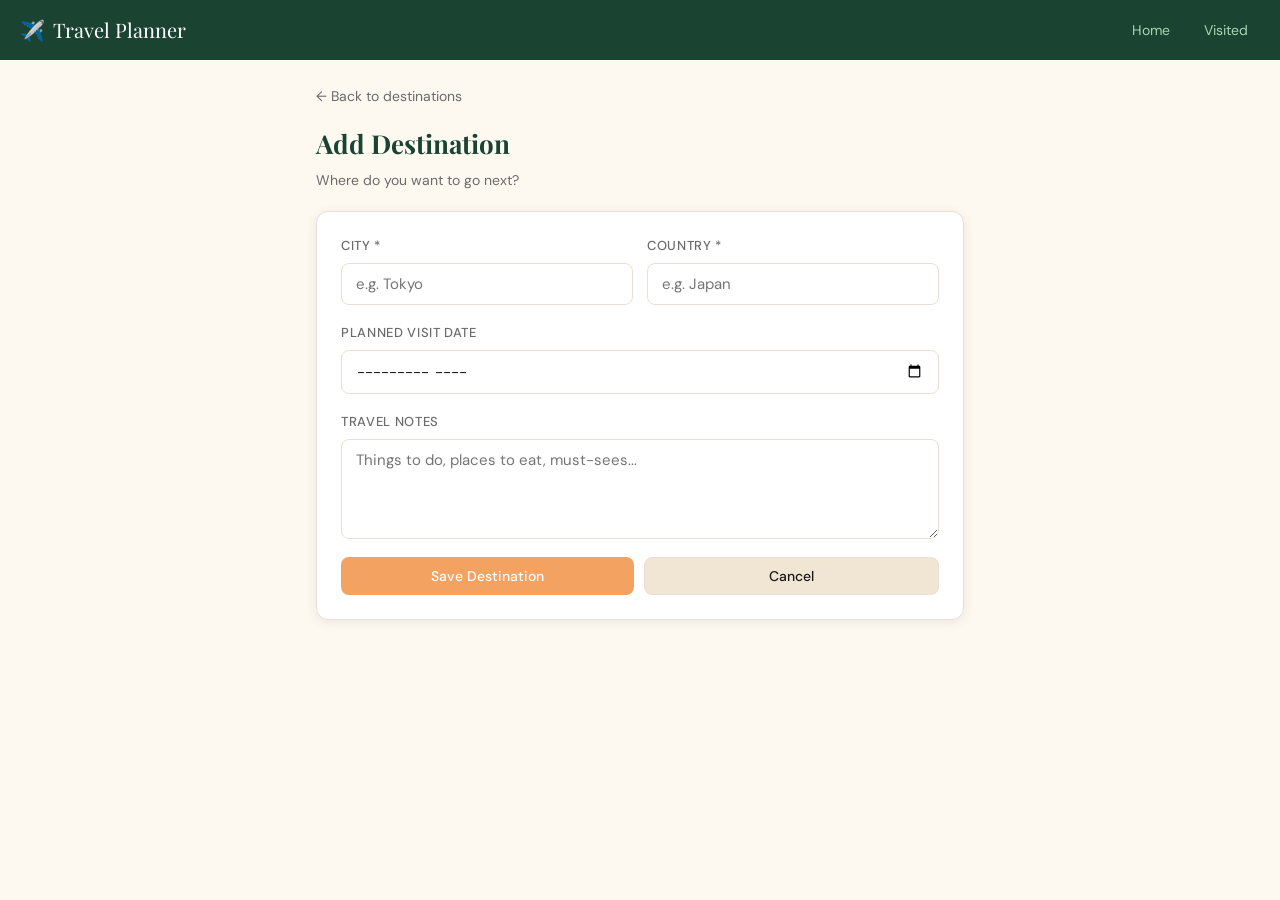
==== add.html @ 192d9b2d "Sat March 28th" ====
<!DOCTYPE html>
<html lang="en">
<head>
  <meta charset="UTF-8" />
  <meta name="viewport" content="width=device-width, initial-scale=1.0" />
  <title>Add Destination — Travel Planner</title>
  <link rel="stylesheet" href="css/styles.css" />
</head>
<body>

  <!-- Navigation -->
  <nav class="navbar">
    <a href="index.html" class="navbar-brand">
      <span>✈️</span> Travel Planner
    </a>
    <div class="navbar-actions">
      <a href="index.html" class="nav-link">Home</a>
      <a href="visited.html" class="nav-link">Visited</a>
    </div>
  </nav>

  <!-- Main Content -->
  <div class="page-container">

    <a href="index.html" class="back-link">← Back to destinations</a>

    <div class="page-header">
      <h1 class="page-title">Add Destination</h1>
      <p class="page-subtitle">Where do you want to go next?</p>
    </div>

    <div class="form-card">

      <!-- Form Message -->
      <div id="form-message" class="form-message"></div>

      <form id="add-form" novalidate>

        <!-- City & Country -->
        <div class="form-row">
          <div class="form-group">
            <label class="form-label" for="city">City *</label>
            <input class="form-input" type="text" id="city" name="city" placeholder="e.g. Tokyo" required />
          </div>
          <div class="form-group">
            <label class="form-label" for="country">Country *</label>
            <input class="form-input" type="text" id="country" name="country" placeholder="e.g. Japan" required />
          </div>
        </div>

        <!-- Planned Date -->
        <div class="form-group">
          <label class="form-label" for="plannedDate">Planned Visit Date</label>
          <input class="form-input" type="month" id="plannedDate" name="plannedDate" />
        </div>

        <!-- Notes -->
        <div class="form-group">
          <label class="form-label" for="notes">Travel Notes</label>
          <textarea class="form-input" id="notes" name="notes" placeholder="Things to do, places to eat, must-sees..."></textarea>
        </div>

        <!-- Actions -->
        <div class="form-actions">
          <button type="submit" class="btn btn-primary">Save Destination</button>
          <button type="button" class="btn btn-secondary" id="cancel-btn">Cancel</button>
        </div>

      </form>
    </div>

  </div>

  <!-- Scripts -->
  <script src="js/storageModule.js"></script>
  <script src="js/destinationModule.js"></script>
  <script>
    DestinationModule.init();
  </script>

</body>
</html>
---- css/styles.css ----
/* styles.css — Travel Planner */

@import url('https://fonts.googleapis.com/css2?family=Playfair+Display:wght@600&family=DM+Sans:wght@400;500&display=swap');

/* ===== CSS Variables ===== */
:root {
  --green-dark: #1b4332;
  --green-mid: #2d6a4f;
  --green-light: #52b788;
  --green-pale: #d8f3dc;
  --orange: #f4a261;
  --orange-dark: #e76f51;
  --sand: #fdf8f0;
  --sand-dark: #f0e6d3;
  --text-primary: #1a1a1a;
  --text-secondary: #6b6b6b;
  --text-light: #a0a0a0;
  --white: #ffffff;
  --border: #e8e0d5;
  --shadow: 0 2px 12px rgba(0,0,0,0.08);
  --radius: 12px;
  --radius-sm: 8px;
}

/* ===== Reset & Base ===== */
*, *::before, *::after { box-sizing: border-box; margin: 0; padding: 0; }

body {
  font-family: 'DM Sans', sans-serif;
  background-color: var(--sand);
  color: var(--text-primary);
  min-height: 100vh;
  font-size: 15px;
  line-height: 1.6;
}

/* ===== Navigation ===== */
.navbar {
  background: var(--green-dark);
  padding: 0 20px;
  height: 60px;
  display: flex;
  align-items: center;
  justify-content: space-between;
  position: sticky;
  top: 0;
  z-index: 100;
}

.navbar-brand {
  font-family: 'Playfair Display', serif;
  color: var(--white);
  font-size: 20px;
  text-decoration: none;
  display: flex;
  align-items: center;
  gap: 8px;
}

.navbar-brand span { font-size: 20px; }

.navbar-actions { display: flex; align-items: center; gap: 10px; }

.nav-link {
  color: #a8d5b5;
  text-decoration: none;
  font-size: 14px;
  padding: 6px 12px;
  border-radius: var(--radius-sm);
  transition: all 0.2s;
}

.nav-link:hover { color: var(--white); background: rgba(255,255,255,0.1); }
.nav-link.active { color: var(--white); }

/* ===== Buttons ===== */
.btn {
  display: inline-flex;
  align-items: center;
  gap: 6px;
  padding: 9px 18px;
  border-radius: var(--radius-sm);
  font-family: 'DM Sans', sans-serif;
  font-size: 14px;
  font-weight: 500;
  cursor: pointer;
  border: none;
  transition: all 0.2s;
  text-decoration: none;
}

.btn-primary {
  background: var(--orange);
  color: var(--white);
}
.btn-primary:hover { background: var(--orange-dark); transform: translateY(-1px); }

.btn-secondary {
  background: var(--sand-dark);
  color: var(--text-primary);
  border: 1px solid var(--border);
}
.btn-secondary:hover { background: var(--border); }

.btn-danger {
  background: #fee2e2;
  color: #dc2626;
  border: 1px solid #fca5a5;
}
.btn-danger:hover { background: #fca5a5; }

.btn-sm { padding: 6px 12px; font-size: 13px; }

/* ===== Page Layout ===== */
.page-container {
  max-width: 680px;
  margin: 0 auto;
  padding: 24px 16px;
}

.page-header {
  margin-bottom: 20px;
}

.page-title {
  font-family: 'Playfair Display', serif;
  font-size: 26px;
  color: var(--green-dark);
  margin-bottom: 4px;
}

.page-subtitle {
  color: var(--text-secondary);
  font-size: 14px;
}

/* ===== Search Bar ===== */
.search-bar {
  position: relative;
  margin-bottom: 16px;
}

.search-bar input {
  width: 100%;
  padding: 10px 16px 10px 40px;
  border: 1px solid var(--border);
  border-radius: var(--radius);
  background: var(--white);
  font-family: 'DM Sans', sans-serif;
  font-size: 14px;
  color: var(--text-primary);
  outline: none;
  transition: border-color 0.2s;
}

.search-bar input:focus { border-color: var(--green-light); }

.search-icon {
  position: absolute;
  left: 14px;
  top: 50%;
  transform: translateY(-50%);
  color: var(--text-light);
  font-size: 16px;
}

/* ===== Filter Tabs ===== */
.tab-bar {
  display: flex;
  gap: 4px;
  background: var(--white);
  border: 1px solid var(--border);
  border-radius: var(--radius);
  padding: 4px;
  margin-bottom: 16px;
}

.tab-btn {
  flex: 1;
  padding: 8px;
  border: none;
  background: transparent;
  border-radius: var(--radius-sm);
  font-family: 'DM Sans', sans-serif;
  font-size: 13px;
  font-weight: 500;
  color: var(--text-secondary);
  cursor: pointer;
  transition: all 0.2s;
}

.tab-btn.active {
  background: var(--green-mid);
  color: var(--white);
}

.tab-btn:hover:not(.active) { background: var(--sand-dark); }

/* ===== Destination Cards ===== */
.destinations-list { display: flex; flex-direction: column; gap: 10px; }

.dest-card {
  background: var(--white);
  border: 1px solid var(--border);
  border-radius: var(--radius);
  padding: 14px 16px;
  display: flex;
  align-items: center;
  gap: 14px;
  cursor: pointer;
  transition: all 0.2s;
  box-shadow: var(--shadow);
}

.dest-card:hover {
  border-color: var(--green-light);
  transform: translateY(-2px);
  box-shadow: 0 6px 20px rgba(0,0,0,0.1);
}

.dest-icon {
  width: 46px;
  height: 46px;
  border-radius: 10px;
  background: var(--green-pale);
  display: flex;
  align-items: center;
  justify-content: center;
  font-size: 22px;
  flex-shrink: 0;
}

.dest-info { flex: 1; min-width: 0; }

.dest-name {
  font-weight: 500;
  font-size: 15px;
  color: var(--text-primary);
  white-space: nowrap;
  overflow: hidden;
  text-overflow: ellipsis;
}

.dest-country {
  font-size: 13px;
  color: var(--text-secondary);
  margin-top: 2px;
}

.dest-actions {
  display: flex;
  align-items: center;
  gap: 8px;
  flex-shrink: 0;
}

.arrow { color: var(--text-light); font-size: 20px; }

/* ===== Badges ===== */
.badge {
  font-size: 11px;
  font-weight: 500;
  padding: 3px 10px;
  border-radius: 99px;
  white-space: nowrap;
}

.badge-planned { background: var(--green-pale); color: var(--green-mid); }
.badge-visited { background: #fff3e0; color: #e65100; }

/* ===== Delete button on cards ===== */
.delete-btn {
  background: none;
  border: none;
  color: var(--text-light);
  cursor: pointer;
  font-size: 13px;
  padding: 4px 6px;
  border-radius: 6px;
  transition: all 0.2s;
  line-height: 1;
}
.delete-btn:hover { background: #fee2e2; color: #dc2626; }

/* ===== Empty State ===== */
.empty-state {
  display: flex;
  flex-direction: column;
  align-items: center;
  justify-content: center;
  padding: 60px 20px;
  text-align: center;
  gap: 12px;
}

.empty-state .empty-emoji { font-size: 48px; }
.empty-state h3 { font-family: 'Playfair Display', serif; color: var(--green-dark); }
.empty-state p { color: var(--text-secondary); font-size: 14px; max-width: 260px; }

/* ===== Forms ===== */
.form-card {
  background: var(--white);
  border: 1px solid var(--border);
  border-radius: var(--radius);
  padding: 24px;
  box-shadow: var(--shadow);
}

.form-group { display: flex; flex-direction: column; gap: 6px; margin-bottom: 18px; }

.form-label {
  font-size: 13px;
  font-weight: 500;
  color: var(--text-secondary);
  text-transform: uppercase;
  letter-spacing: 0.05em;
}

.form-input {
  border: 1px solid var(--border);
  border-radius: var(--radius-sm);
  padding: 10px 14px;
  font-family: 'DM Sans', sans-serif;
  font-size: 15px;
  color: var(--text-primary);
  background: var(--white);
  outline: none;
  transition: border-color 0.2s;
  width: 100%;
}

.form-input:focus { border-color: var(--green-mid); }

textarea.form-input { resize: vertical; min-height: 100px; }

.form-row { display: grid; grid-template-columns: 1fr 1fr; gap: 14px; }

.form-actions { display: flex; gap: 10px; margin-top: 8px; }
.form-actions .btn { flex: 1; justify-content: center; }

.form-message {
  display: none;
  padding: 10px 14px;
  border-radius: var(--radius-sm);
  font-size: 14px;
  margin-bottom: 16px;
}
.form-message.success { background: var(--green-pale); color: var(--green-mid); }
.form-message.error { background: #fee2e2; color: #dc2626; }

/* ===== Details Page ===== */
.detail-hero {
  background: var(--green-dark);
  border-radius: var(--radius);
  padding: 24px;
  margin-bottom: 16px;
  display: flex;
  align-items: center;
  gap: 16px;
}

.detail-hero-emoji {
  font-size: 48px;
  background: rgba(255,255,255,0.1);
  width: 72px;
  height: 72px;
  border-radius: var(--radius);
  display: flex;
  align-items: center;
  justify-content: center;
  flex-shrink: 0;
}

.detail-hero-info { flex: 1; }
.detail-city {
  font-family: 'Playfair Display', serif;
  font-size: 28px;
  color: var(--white);
}
.detail-country { color: #a8d5b5; font-size: 15px; }

.detail-section {
  background: var(--white);
  border: 1px solid var(--border);
  border-radius: var(--radius);
  padding: 18px;
  margin-bottom: 12px;
}

.detail-section-label {
  font-size: 11px;
  text-transform: uppercase;
  letter-spacing: 0.07em;
  color: var(--text-light);
  font-weight: 500;
  margin-bottom: 6px;
}

.detail-section-value {
  font-size: 15px;
  color: var(--text-primary);
}

/* ===== Weather Box ===== */
.weather-box {
  background: var(--white);
  border: 1px solid var(--border);
  border-radius: var(--radius);
  padding: 18px;
  margin-bottom: 12px;
}

.weather-content, .weather-placeholder {
  display: flex;
  align-items: center;
  gap: 16px;
}

.weather-emoji { font-size: 36px; }
.weather-temp { font-size: 26px; font-weight: 500; color: var(--green-dark); }
.weather-desc { font-size: 13px; color: var(--text-secondary); margin-top: 2px; }

.weather-details {
  display: flex;
  gap: 14px;
  margin-top: 10px;
  padding-top: 10px;
  border-top: 1px solid var(--border);
  font-size: 13px;
  color: var(--text-secondary);
}

.weather-loading, .weather-error {
  font-size: 14px;
  color: var(--text-secondary);
  padding: 8px 0;
}

/* ===== Detail Actions ===== */
.detail-actions {
  display: flex;
  gap: 10px;
  margin-top: 8px;
}
.detail-actions .btn { flex: 1; justify-content: center; }

/* ===== Visited Page ===== */
.visited-header {
  display: flex;
  align-items: center;
  justify-content: space-between;
  margin-bottom: 20px;
}

.visited-count {
  font-size: 13px;
  color: var(--text-secondary);
  background: var(--white);
  border: 1px solid var(--border);
  border-radius: 99px;
  padding: 4px 14px;
}

/* ===== Back button ===== */
.back-link {
  display: inline-flex;
  align-items: center;
  gap: 6px;
  color: var(--text-secondary);
  font-size: 14px;
  text-decoration: none;
  margin-bottom: 16px;
  transition: color 0.2s;
}
.back-link:hover { color: var(--green-mid); }

/* ===== Responsive ===== */
@media (max-width: 480px) {
  .form-row { grid-template-columns: 1fr; }
  .detail-hero { flex-direction: column; text-align: center; }
  .page-title { font-size: 22px; }
}
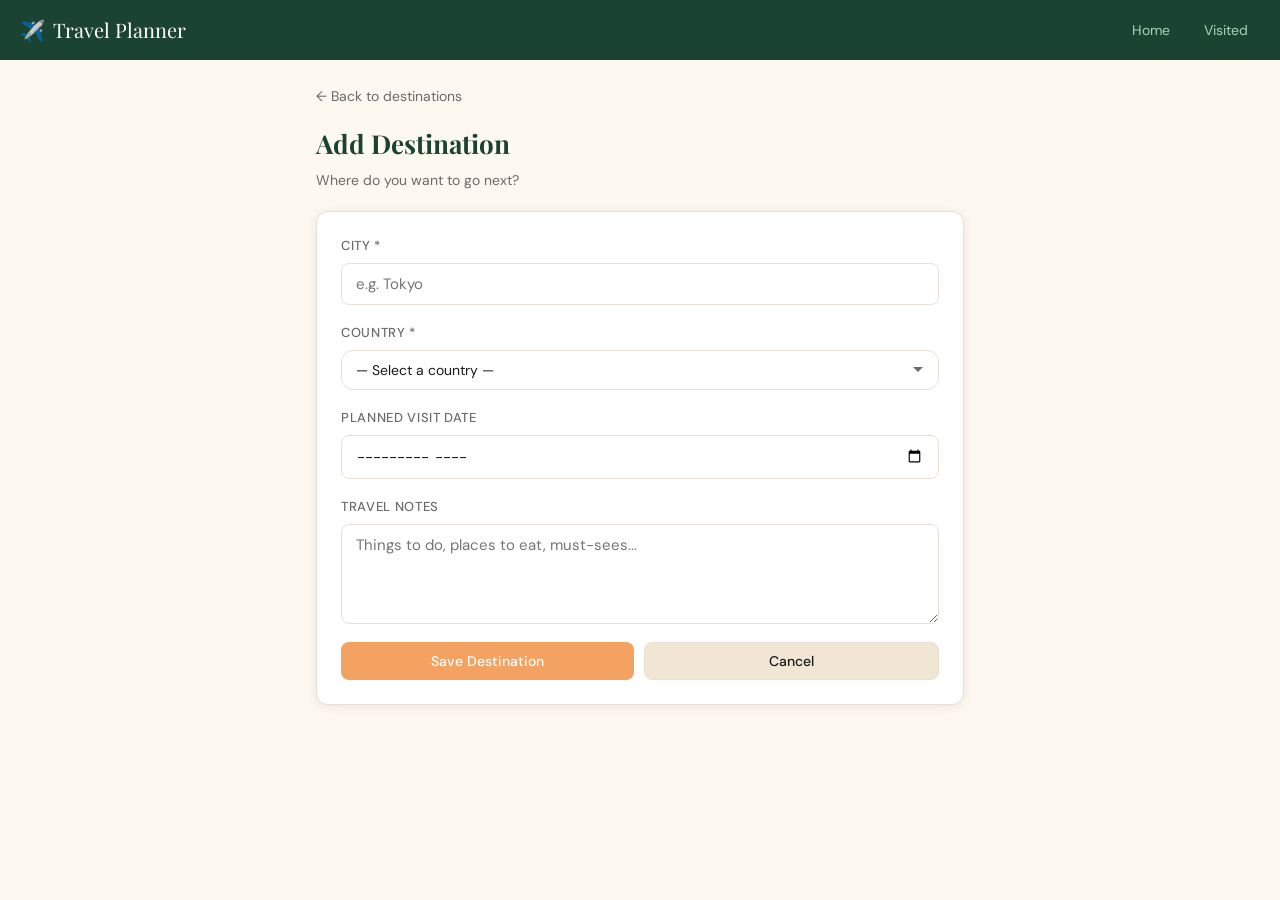
==== commit 9222b697: ""Add country filter dropdown and search functionality"" ====
--- a/add.html
+++ b/add.html
@@ -7,8 +7,7 @@
   <link rel="stylesheet" href="css/styles.css" />
 </head>
 <body>
-
-  <!-- Navigation -->
+ 
   <nav class="navbar">
     <a href="index.html" class="navbar-brand">
       <span>✈️</span> Travel Planner
@@ -18,65 +17,67 @@
       <a href="visited.html" class="nav-link">Visited</a>
     </div>
   </nav>
-
-  <!-- Main Content -->
+ 
   <div class="page-container">
-
+ 
     <a href="index.html" class="back-link">← Back to destinations</a>
-
+ 
     <div class="page-header">
       <h1 class="page-title">Add Destination</h1>
       <p class="page-subtitle">Where do you want to go next?</p>
     </div>
-
+ 
     <div class="form-card">
-
-      <!-- Form Message -->
+ 
       <div id="form-message" class="form-message"></div>
-
+ 
       <form id="add-form" novalidate>
-
-        <!-- City & Country -->
-        <div class="form-row">
-          <div class="form-group">
-            <label class="form-label" for="city">City *</label>
-            <input class="form-input" type="text" id="city" name="city" placeholder="e.g. Tokyo" required />
-          </div>
-          <div class="form-group">
-            <label class="form-label" for="country">Country *</label>
-            <input class="form-input" type="text" id="country" name="country" placeholder="e.g. Japan" required />
-          </div>
+ 
+        <!-- City -->
+        <div class="form-group">
+          <label class="form-label" for="city">City *</label>
+          <input class="form-input" type="text" id="city" name="city"
+                 placeholder="e.g. Tokyo" required />
         </div>
-
+ 
+        <!-- Country Dropdown -->
+        <div class="form-group">
+          <label class="form-label" for="country">Country *</label>
+          <select class="form-input country-select" id="country" name="country" required>
+            <option value="">— Select a country —</option>
+          </select>
+        </div>
+ 
         <!-- Planned Date -->
         <div class="form-group">
           <label class="form-label" for="plannedDate">Planned Visit Date</label>
           <input class="form-input" type="month" id="plannedDate" name="plannedDate" />
         </div>
-
+ 
         <!-- Notes -->
         <div class="form-group">
           <label class="form-label" for="notes">Travel Notes</label>
-          <textarea class="form-input" id="notes" name="notes" placeholder="Things to do, places to eat, must-sees..."></textarea>
+          <textarea class="form-input" id="notes" name="notes"
+                    placeholder="Things to do, places to eat, must-sees..."></textarea>
         </div>
-
-        <!-- Actions -->
+ 
         <div class="form-actions">
           <button type="submit" class="btn btn-primary">Save Destination</button>
           <button type="button" class="btn btn-secondary" id="cancel-btn">Cancel</button>
         </div>
-
+ 
       </form>
     </div>
-
+ 
   </div>
-
-  <!-- Scripts -->
+ 
+  <!-- storageModule must load first, then displayModule, then destinationModule -->
   <script src="js/storageModule.js"></script>
+  <script src="js/displayModule.js"></script>
   <script src="js/destinationModule.js"></script>
   <script>
     DestinationModule.init();
   </script>
-
+ 
 </body>
 </html>
--- a/css/styles.css
+++ b/css/styles.css
@@ -1,7 +1,5 @@
-/* styles.css — Travel Planner */
-
 @import url('https://fonts.googleapis.com/css2?family=Playfair+Display:wght@600&family=DM+Sans:wght@400;500&display=swap');
-
+ 
 /* ===== CSS Variables ===== */
 :root {
   --green-dark: #1b4332;
@@ -20,11 +18,15 @@
   --shadow: 0 2px 12px rgba(0,0,0,0.08);
   --radius: 12px;
   --radius-sm: 8px;
-}
-
+ 
+  /* Animation durations as variables for consistency */
+  --transition-fast: 0.2s ease;
+  --transition-med: 0.3s ease;
+}
+ 
 /* ===== Reset & Base ===== */
 *, *::before, *::after { box-sizing: border-box; margin: 0; padding: 0; }
-
+ 
 body {
   font-family: 'DM Sans', sans-serif;
   background-color: var(--sand);
@@ -32,8 +34,17 @@
   min-height: 100vh;
   font-size: 15px;
   line-height: 1.6;
-}
-
+ 
+  /* CSS Animation: fade in the whole page on load */
+  animation: pageFadeIn 0.4s ease forwards;
+}
+ 
+/* Page load animation */
+@keyframes pageFadeIn {
+  from { opacity: 0; transform: translateY(8px); }
+  to   { opacity: 1; transform: translateY(0); }
+}
+ 
 /* ===== Navigation ===== */
 .navbar {
   background: var(--green-dark);
@@ -46,7 +57,7 @@
   top: 0;
   z-index: 100;
 }
-
+ 
 .navbar-brand {
   font-family: 'Playfair Display', serif;
   color: var(--white);
@@ -55,24 +66,27 @@
   display: flex;
   align-items: center;
   gap: 8px;
-}
-
+  /* CSS Transition: smooth hover effect */
+  transition: opacity var(--transition-fast);
+}
+ 
+.navbar-brand:hover { opacity: 0.85; }
 .navbar-brand span { font-size: 20px; }
-
 .navbar-actions { display: flex; align-items: center; gap: 10px; }
-
+ 
 .nav-link {
   color: #a8d5b5;
   text-decoration: none;
   font-size: 14px;
   padding: 6px 12px;
   border-radius: var(--radius-sm);
-  transition: all 0.2s;
-}
-
+  /* CSS Transition on multiple properties */
+  transition: color var(--transition-fast), background var(--transition-fast);
+}
+ 
 .nav-link:hover { color: var(--white); background: rgba(255,255,255,0.1); }
 .nav-link.active { color: var(--white); }
-
+ 
 /* ===== Buttons ===== */
 .btn {
   display: inline-flex;
@@ -85,61 +99,56 @@
   font-weight: 500;
   cursor: pointer;
   border: none;
-  transition: all 0.2s;
+  transition: background var(--transition-fast), transform var(--transition-fast);
   text-decoration: none;
 }
-
-.btn-primary {
-  background: var(--orange);
-  color: var(--white);
-}
-.btn-primary:hover { background: var(--orange-dark); transform: translateY(-1px); }
-
+ 
+.btn-primary { background: var(--orange); color: var(--white); }
+.btn-primary:hover {
+  background: var(--orange-dark);
+  /* CSS Animation: subtle lift on hover */
+  transform: translateY(-1px);
+}
+ 
 .btn-secondary {
   background: var(--sand-dark);
   color: var(--text-primary);
   border: 1px solid var(--border);
 }
 .btn-secondary:hover { background: var(--border); }
-
+ 
 .btn-danger {
   background: #fee2e2;
   color: #dc2626;
   border: 1px solid #fca5a5;
 }
 .btn-danger:hover { background: #fca5a5; }
-
 .btn-sm { padding: 6px 12px; font-size: 13px; }
-
+ 
 /* ===== Page Layout ===== */
 .page-container {
   max-width: 680px;
   margin: 0 auto;
   padding: 24px 16px;
 }
-
-.page-header {
-  margin-bottom: 20px;
-}
-
+ 
+.page-header { margin-bottom: 20px; }
+ 
 .page-title {
   font-family: 'Playfair Display', serif;
   font-size: 26px;
   color: var(--green-dark);
   margin-bottom: 4px;
 }
-
-.page-subtitle {
-  color: var(--text-secondary);
-  font-size: 14px;
-}
-
+ 
+.page-subtitle { color: var(--text-secondary); font-size: 14px; }
+ 
 /* ===== Search Bar ===== */
 .search-bar {
   position: relative;
   margin-bottom: 16px;
 }
-
+ 
 .search-bar input {
   width: 100%;
   padding: 10px 16px 10px 40px;
@@ -150,11 +159,12 @@
   font-size: 14px;
   color: var(--text-primary);
   outline: none;
-  transition: border-color 0.2s;
-}
-
+  /* Transition on border-color for focus effect */
+  transition: border-color var(--transition-fast);
+}
+ 
 .search-bar input:focus { border-color: var(--green-light); }
-
+ 
 .search-icon {
   position: absolute;
   left: 14px;
@@ -163,7 +173,7 @@
   color: var(--text-light);
   font-size: 16px;
 }
-
+ 
 /* ===== Filter Tabs ===== */
 .tab-bar {
   display: flex;
@@ -174,7 +184,7 @@
   padding: 4px;
   margin-bottom: 16px;
 }
-
+ 
 .tab-btn {
   flex: 1;
   padding: 8px;
@@ -186,19 +196,19 @@
   font-weight: 500;
   color: var(--text-secondary);
   cursor: pointer;
-  transition: all 0.2s;
-}
-
-.tab-btn.active {
-  background: var(--green-mid);
-  color: var(--white);
-}
-
+  transition: background var(--transition-fast), color var(--transition-fast);
+}
+ 
+.tab-btn.active { background: var(--green-mid); color: var(--white); }
 .tab-btn:hover:not(.active) { background: var(--sand-dark); }
-
+ 
 /* ===== Destination Cards ===== */
-.destinations-list { display: flex; flex-direction: column; gap: 10px; }
-
+.destinations-list {
+  display: flex;
+  flex-direction: column;
+  gap: 10px;
+}
+ 
 .dest-card {
   background: var(--white);
   border: 1px solid var(--border);
@@ -208,16 +218,34 @@
   align-items: center;
   gap: 14px;
   cursor: pointer;
-  transition: all 0.2s;
+  /* CSS Transition: smooth hover animation */
+  transition: border-color var(--transition-fast),
+              transform var(--transition-fast),
+              box-shadow var(--transition-fast);
   box-shadow: var(--shadow);
-}
-
+ 
+  /* CSS Animation: cards slide in on page load */
+  animation: cardSlideIn 0.35s ease forwards;
+}
+ 
+/* Stagger card animations using nth-child */
+.dest-card:nth-child(1) { animation-delay: 0.05s; }
+.dest-card:nth-child(2) { animation-delay: 0.10s; }
+.dest-card:nth-child(3) { animation-delay: 0.15s; }
+.dest-card:nth-child(4) { animation-delay: 0.20s; }
+.dest-card:nth-child(5) { animation-delay: 0.25s; }
+ 
+@keyframes cardSlideIn {
+  from { opacity: 0; transform: translateY(10px); }
+  to   { opacity: 1; transform: translateY(0); }
+}
+ 
 .dest-card:hover {
   border-color: var(--green-light);
   transform: translateY(-2px);
   box-shadow: 0 6px 20px rgba(0,0,0,0.1);
 }
-
+ 
 .dest-icon {
   width: 46px;
   height: 46px;
@@ -228,10 +256,14 @@
   justify-content: center;
   font-size: 22px;
   flex-shrink: 0;
-}
-
+  /* Transition for icon hover scale */
+  transition: transform var(--transition-fast);
+}
+ 
+.dest-card:hover .dest-icon { transform: scale(1.08); }
+ 
 .dest-info { flex: 1; min-width: 0; }
-
+ 
 .dest-name {
   font-weight: 500;
   font-size: 15px;
@@ -240,22 +272,18 @@
   overflow: hidden;
   text-overflow: ellipsis;
 }
-
-.dest-country {
-  font-size: 13px;
-  color: var(--text-secondary);
-  margin-top: 2px;
-}
-
+ 
+.dest-country { font-size: 13px; color: var(--text-secondary); margin-top: 2px; }
+ 
 .dest-actions {
   display: flex;
   align-items: center;
   gap: 8px;
   flex-shrink: 0;
 }
-
+ 
 .arrow { color: var(--text-light); font-size: 20px; }
-
+ 
 /* ===== Badges ===== */
 .badge {
   font-size: 11px;
@@ -264,11 +292,11 @@
   border-radius: 99px;
   white-space: nowrap;
 }
-
+ 
 .badge-planned { background: var(--green-pale); color: var(--green-mid); }
 .badge-visited { background: #fff3e0; color: #e65100; }
-
-/* ===== Delete button on cards ===== */
+ 
+/* ===== Delete Button ===== */
 .delete-btn {
   background: none;
   border: none;
@@ -277,11 +305,11 @@
   font-size: 13px;
   padding: 4px 6px;
   border-radius: 6px;
-  transition: all 0.2s;
+  transition: background var(--transition-fast), color var(--transition-fast);
   line-height: 1;
 }
 .delete-btn:hover { background: #fee2e2; color: #dc2626; }
-
+ 
 /* ===== Empty State ===== */
 .empty-state {
   display: flex;
@@ -291,12 +319,24 @@
   padding: 60px 20px;
   text-align: center;
   gap: 12px;
-}
-
-.empty-state .empty-emoji { font-size: 48px; }
+  /* Animation: fade in empty state */
+  animation: pageFadeIn 0.4s ease forwards;
+}
+ 
+.empty-state .empty-emoji {
+  font-size: 48px;
+  /* Animation: gentle bounce on empty state icon */
+  animation: bounce 2s infinite;
+}
+ 
+@keyframes bounce {
+  0%, 100% { transform: translateY(0); }
+  50%       { transform: translateY(-8px); }
+}
+ 
 .empty-state h3 { font-family: 'Playfair Display', serif; color: var(--green-dark); }
-.empty-state p { color: var(--text-secondary); font-size: 14px; max-width: 260px; }
-
+.empty-state p  { color: var(--text-secondary); font-size: 14px; max-width: 260px; }
+ 
 /* ===== Forms ===== */
 .form-card {
   background: var(--white);
@@ -304,10 +344,12 @@
   border-radius: var(--radius);
   padding: 24px;
   box-shadow: var(--shadow);
-}
-
+  /* Animation: form slides in */
+  animation: pageFadeIn 0.4s ease forwards;
+}
+ 
 .form-group { display: flex; flex-direction: column; gap: 6px; margin-bottom: 18px; }
-
+ 
 .form-label {
   font-size: 13px;
   font-weight: 500;
@@ -315,7 +357,7 @@
   text-transform: uppercase;
   letter-spacing: 0.05em;
 }
-
+ 
 .form-input {
   border: 1px solid var(--border);
   border-radius: var(--radius-sm);
@@ -325,29 +367,33 @@
   color: var(--text-primary);
   background: var(--white);
   outline: none;
-  transition: border-color 0.2s;
+  transition: border-color var(--transition-fast), box-shadow var(--transition-fast);
   width: 100%;
 }
-
-.form-input:focus { border-color: var(--green-mid); }
-
+ 
+.form-input:focus {
+  border-color: var(--green-mid);
+  box-shadow: 0 0 0 3px rgba(45,106,79,0.1);
+}
+ 
 textarea.form-input { resize: vertical; min-height: 100px; }
-
 .form-row { display: grid; grid-template-columns: 1fr 1fr; gap: 14px; }
-
 .form-actions { display: flex; gap: 10px; margin-top: 8px; }
 .form-actions .btn { flex: 1; justify-content: center; }
-
+ 
 .form-message {
   display: none;
   padding: 10px 14px;
   border-radius: var(--radius-sm);
   font-size: 14px;
   margin-bottom: 16px;
-}
+  /* Animation: message slides in */
+  animation: pageFadeIn 0.3s ease forwards;
+}
+ 
 .form-message.success { background: var(--green-pale); color: var(--green-mid); }
-.form-message.error { background: #fee2e2; color: #dc2626; }
-
+.form-message.error   { background: #fee2e2; color: #dc2626; }
+ 
 /* ===== Details Page ===== */
 .detail-hero {
   background: var(--green-dark);
@@ -357,8 +403,15 @@
   display: flex;
   align-items: center;
   gap: 16px;
-}
-
+  /* Animation: hero slides in from top */
+  animation: heroSlideDown 0.4s ease forwards;
+}
+ 
+@keyframes heroSlideDown {
+  from { opacity: 0; transform: translateY(-12px); }
+  to   { opacity: 1; transform: translateY(0); }
+}
+ 
 .detail-hero-emoji {
   font-size: 48px;
   background: rgba(255,255,255,0.1);
@@ -370,23 +423,29 @@
   justify-content: center;
   flex-shrink: 0;
 }
-
+ 
 .detail-hero-info { flex: 1; }
+ 
 .detail-city {
   font-family: 'Playfair Display', serif;
   font-size: 28px;
   color: var(--white);
 }
+ 
 .detail-country { color: #a8d5b5; font-size: 15px; }
-
+ 
 .detail-section {
   background: var(--white);
   border: 1px solid var(--border);
   border-radius: var(--radius);
   padding: 18px;
   margin-bottom: 12px;
-}
-
+  /* Transition for hover */
+  transition: box-shadow var(--transition-fast);
+}
+ 
+.detail-section:hover { box-shadow: 0 4px 16px rgba(0,0,0,0.08); }
+ 
 .detail-section-label {
   font-size: 11px;
   text-transform: uppercase;
@@ -395,12 +454,9 @@
   font-weight: 500;
   margin-bottom: 6px;
 }
-
-.detail-section-value {
-  font-size: 15px;
-  color: var(--text-primary);
-}
-
+ 
+.detail-section-value { font-size: 15px; color: var(--text-primary); }
+ 
 /* ===== Weather Box ===== */
 .weather-box {
   background: var(--white);
@@ -409,17 +465,27 @@
   padding: 18px;
   margin-bottom: 12px;
 }
-
+ 
 .weather-content, .weather-placeholder {
   display: flex;
   align-items: center;
   gap: 16px;
 }
-
-.weather-emoji { font-size: 36px; }
+ 
+.weather-emoji {
+  font-size: 36px;
+  /* Animation: weather icon pulses gently */
+  animation: weatherPulse 3s ease-in-out infinite;
+}
+ 
+@keyframes weatherPulse {
+  0%, 100% { transform: scale(1); }
+  50%       { transform: scale(1.1); }
+}
+ 
 .weather-temp { font-size: 26px; font-weight: 500; color: var(--green-dark); }
 .weather-desc { font-size: 13px; color: var(--text-secondary); margin-top: 2px; }
-
+ 
 .weather-details {
   display: flex;
   gap: 14px;
@@ -429,21 +495,17 @@
   font-size: 13px;
   color: var(--text-secondary);
 }
-
+ 
 .weather-loading, .weather-error {
   font-size: 14px;
   color: var(--text-secondary);
   padding: 8px 0;
 }
-
+ 
 /* ===== Detail Actions ===== */
-.detail-actions {
-  display: flex;
-  gap: 10px;
-  margin-top: 8px;
-}
+.detail-actions { display: flex; gap: 10px; margin-top: 8px; }
 .detail-actions .btn { flex: 1; justify-content: center; }
-
+ 
 /* ===== Visited Page ===== */
 .visited-header {
   display: flex;
@@ -451,7 +513,7 @@
   justify-content: space-between;
   margin-bottom: 20px;
 }
-
+ 
 .visited-count {
   font-size: 13px;
   color: var(--text-secondary);
@@ -460,8 +522,8 @@
   border-radius: 99px;
   padding: 4px 14px;
 }
-
-/* ===== Back button ===== */
+ 
+/* ===== Back Link ===== */
 .back-link {
   display: inline-flex;
   align-items: center;
@@ -470,13 +532,46 @@
   font-size: 14px;
   text-decoration: none;
   margin-bottom: 16px;
-  transition: color 0.2s;
-}
-.back-link:hover { color: var(--green-mid); }
-
-/* ===== Responsive ===== */
+  transition: color var(--transition-fast), gap var(--transition-fast);
+}
+ 
+.back-link:hover {
+  color: var(--green-mid);
+  gap: 10px; /* subtle arrow movement on hover */
+}
+ 
+/* ===== Responsive Design ===== */
 @media (max-width: 480px) {
   .form-row { grid-template-columns: 1fr; }
   .detail-hero { flex-direction: column; text-align: center; }
   .page-title { font-size: 22px; }
-}+  .weather-details { flex-direction: column; gap: 6px; }
+}
+ 
+/* ===== Country Filter Dropdown ===== */
+.filter-row {
+  margin-bottom: 12px;
+}
+ 
+.country-select {
+  width: 100%;
+  padding: 10px 14px;
+  border: 1px solid var(--border);
+  border-radius: var(--radius);
+  background: var(--white);
+  font-family: 'DM Sans', sans-serif;
+  font-size: 14px;
+  color: var(--text-primary);
+  outline: none;
+  cursor: pointer;
+  transition: border-color var(--transition-fast);
+  appearance: none;
+  background-image: url("data:image/svg+xml,%3Csvg xmlns='http://www.w3.org/2000/svg' width='12' height='12' viewBox='0 0 12 12'%3E%3Cpath fill='%236b6b6b' d='M6 8L1 3h10z'/%3E%3C/svg%3E");
+  background-repeat: no-repeat;
+  background-position: right 14px center;
+  padding-right: 36px;
+}
+ 
+.country-select:focus { border-color: var(--green-light); }
+.country-select:hover { border-color: var(--green-light); }
+ 
